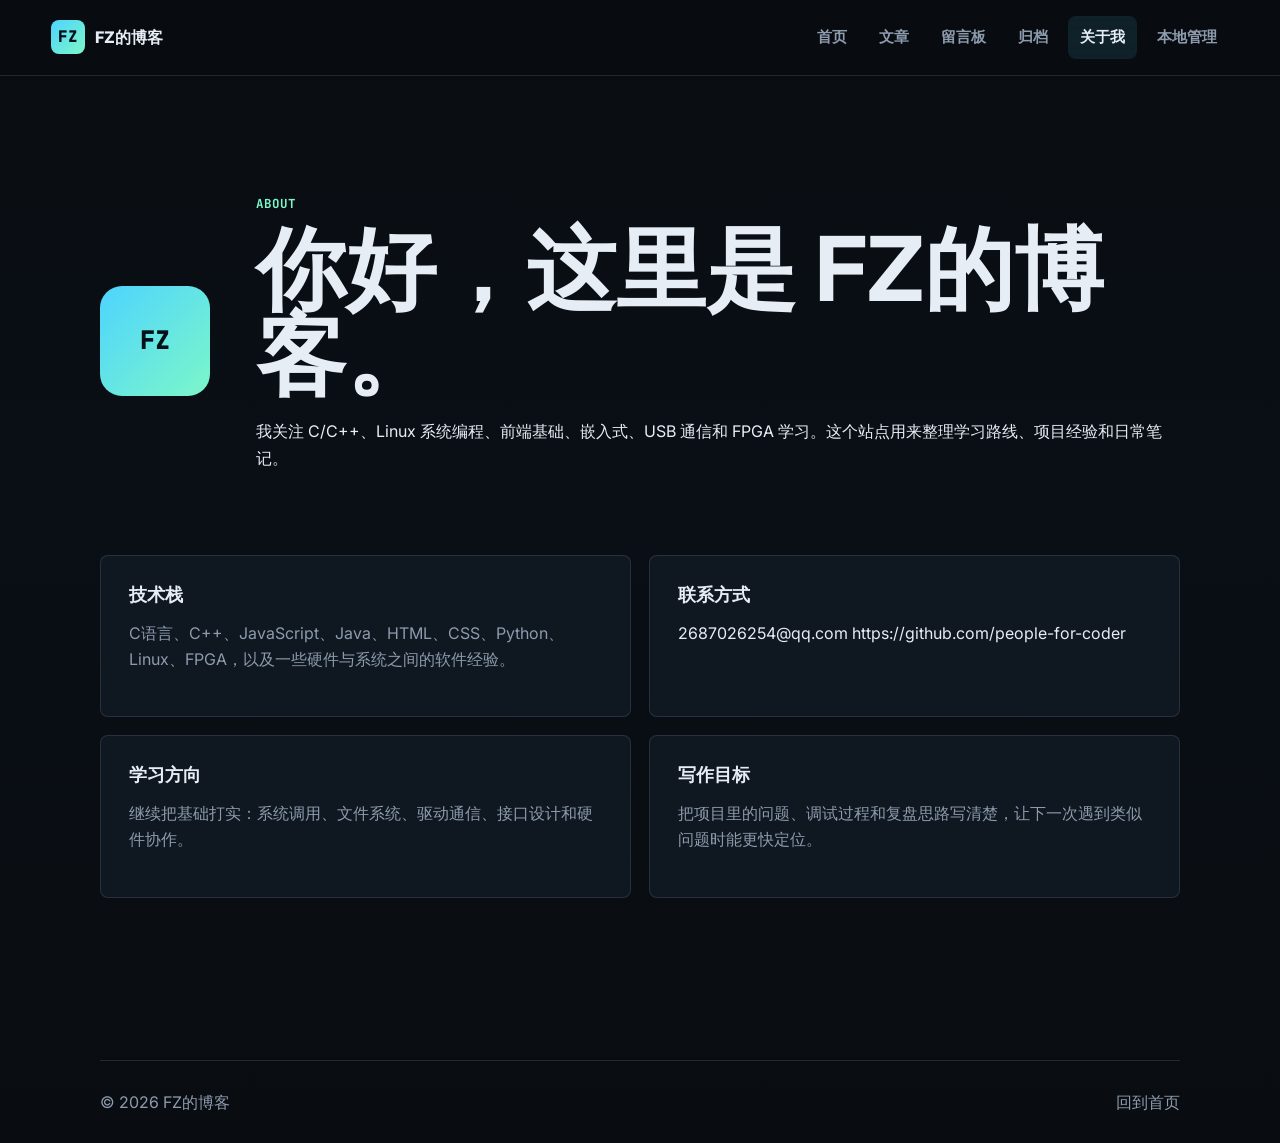
==== about.html @ c683e66b "Add about page with contact links" ====
<!doctype html>
<html lang="zh-CN">
<head>
  <meta charset="UTF-8" />
  <meta name="viewport" content="width=device-width, initial-scale=1.0" />
  <title>&#20851;&#20110;&#25105; | FZ&#30340;&#21338;&#23458;</title>
  <link rel="preconnect" href="https://fonts.googleapis.com" />
  <link rel="preconnect" href="https://fonts.gstatic.com" crossorigin />
  <link href="https://fonts.googleapis.com/css2?family=Inter:wght@400;500;600;700;800&family=JetBrains+Mono:wght@400;500;700&display=swap" rel="stylesheet" />
  <link rel="stylesheet" href="styles.css" />
  <link rel="stylesheet" href="fz-overrides.css" />
</head>
<body>
  <header class="topbar">
    <a class="brand" href="index.html"><span class="brand-mark">FZ</span><span>FZ&#30340;&#21338;&#23458;</span></a>
    <button class="nav-toggle" type="button" aria-label="&#25171;&#24320;&#23548;&#33322;" data-nav-toggle>&#9776;</button>
    <nav class="nav" data-nav><a href="index.html">&#39318;&#39029;</a><a href="articles.html">&#25991;&#31456;</a><a href="projects.html">&#30041;&#35328;&#26495;</a><a href="archive.html">&#24402;&#26723;</a><a class="active" href="about.html">&#20851;&#20110;&#25105;</a><a href="manage.html">&#26412;&#22320;&#31649;&#29702;</a></nav>
  </header>
  <main class="page">
    <section class="about-hero">
      <div class="avatar large">FZ</div>
      <div>
        <p class="kicker">About</p>
        <h1>&#20320;&#22909;&#65292;&#36825;&#37324;&#26159; FZ&#30340;&#21338;&#23458;&#12290;</h1>
        <p>&#25105;&#20851;&#27880; C/C++&#12289;Linux &#31995;&#32479;&#32534;&#31243;&#12289;&#21069;&#31471;&#22522;&#30784;&#12289;&#23884;&#20837;&#24335;&#12289;USB &#36890;&#20449;&#21644; FPGA &#23398;&#20064;&#12290;&#36825;&#20010;&#31449;&#28857;&#29992;&#26469;&#25972;&#29702;&#23398;&#20064;&#36335;&#32447;&#12289;&#39033;&#30446;&#32463;&#39564;&#21644;&#26085;&#24120;&#31508;&#35760;&#12290;</p>
      </div>
    </section>
    <section class="section grid-2">
      <article class="panel">
        <h2>&#25216;&#26415;&#26632;</h2>
        <p>C&#35821;&#35328;&#12289;C++&#12289;JavaScript&#12289;Java&#12289;HTML&#12289;CSS&#12289;Python&#12289;Linux&#12289;FPGA&#65292;&#20197;&#21450;&#19968;&#20123;&#30828;&#20214;&#19982;&#31995;&#32479;&#20043;&#38388;&#30340;&#36719;&#20214;&#32463;&#39564;&#12290;</p>
      </article>
      <article class="panel">
        <h2>&#32852;&#31995;&#26041;&#24335;</h2>
        <div class="contact-links">
          <a href="mailto:2687026254@qq.com">2687026254@qq.com</a>
          <a href="https://github.com/people-for-coder" target="_blank" rel="noreferrer">https://github.com/people-for-coder</a>
        </div>
      </article>
      <article class="panel">
        <h2>&#23398;&#20064;&#26041;&#21521;</h2>
        <p>&#32487;&#32493;&#25226;&#22522;&#30784;&#25171;&#23454;&#65306;&#31995;&#32479;&#35843;&#29992;&#12289;&#25991;&#20214;&#31995;&#32479;&#12289;&#39537;&#21160;&#36890;&#20449;&#12289;&#25509;&#21475;&#35774;&#35745;&#21644;&#30828;&#20214;&#21327;&#20316;&#12290;</p>
      </article>
      <article class="panel">
        <h2>&#20889;&#20316;&#30446;&#26631;</h2>
        <p>&#25226;&#39033;&#30446;&#37324;&#30340;&#38382;&#39064;&#12289;&#35843;&#35797;&#36807;&#31243;&#21644;&#22797;&#30424;&#24605;&#36335;&#20889;&#28165;&#26970;&#65292;&#35753;&#19979;&#19968;&#27425;&#36935;&#21040;&#31867;&#20284;&#38382;&#39064;&#26102;&#33021;&#26356;&#24555;&#23450;&#20301;&#12290;</p>
      </article>
    </section>
  </main>
  <footer class="footer"><span>&copy; 2026 FZ&#30340;&#21338;&#23458;</span><a href="index.html">&#22238;&#21040;&#39318;&#39029;</a></footer>
  <script src="script.js"></script>
</body>
</html>
---- styles.css ----
:root {
  color-scheme: dark;
  --bg: #090d12;
  --bg-2: #0d131b;
  --panel: #111923;
  --panel-2: #151f2b;
  --text: #e7edf5;
  --muted: #8d9bad;
  --line: rgba(151, 169, 191, 0.18);
  --accent: #4dd4ff;
  --accent-2: #7cf7c8;
  --warn: #f2b866;
  --code: #071018;
  --shadow: 0 24px 80px rgba(0, 0, 0, 0.34);
  --mono: "JetBrains Mono", Consolas, monospace;
  --sans: Inter, system-ui, -apple-system, BlinkMacSystemFont, "Segoe UI", sans-serif;
}
* { box-sizing: border-box; }
html { scroll-behavior: smooth; }
body { margin: 0; background: linear-gradient(180deg, #090d12 0%, #0a0f15 42%, #090d12 100%); color: var(--text); font-family: var(--sans); line-height: 1.65; }
a { color: inherit; text-decoration: none; }
img { max-width: 100%; display: block; }
.topbar { position: sticky; top: 0; z-index: 50; display: flex; align-items: center; justify-content: space-between; gap: 22px; padding: 16px clamp(18px, 4vw, 52px); background: rgba(9, 13, 18, .82); border-bottom: 1px solid var(--line); backdrop-filter: blur(18px); }
.brand { display: inline-flex; align-items: center; gap: 10px; font-weight: 800; letter-spacing: 0; }
.brand-mark, .avatar { display: grid; place-items: center; background: linear-gradient(135deg, var(--accent), var(--accent-2)); color: #041018; font-family: var(--mono); font-weight: 800; }
.brand-mark { width: 34px; height: 34px; border-radius: 8px; }
.nav { display: flex; align-items: center; gap: 8px; }
.nav a { padding: 9px 12px; border-radius: 8px; color: var(--muted); font-size: .94rem; font-weight: 700; }
.nav a:hover, .nav a.active { background: rgba(77, 212, 255, .1); color: var(--text); }
.nav-toggle { display: none; width: 40px; height: 40px; border: 1px solid var(--line); border-radius: 8px; background: var(--panel); color: var(--text); }
main { width: min(1080px, calc(100% - 36px)); margin: 0 auto; }
.hero-shell { min-height: 680px; display: grid; grid-template-columns: minmax(0, 1.02fr) minmax(340px, .78fr); gap: clamp(28px, 6vw, 72px); align-items: center; padding: 74px 0 54px; }
.blog-intro { min-height: auto; grid-template-columns: minmax(0, 1fr) 360px; align-items: start; gap: 28px; padding: 52px 0 34px; border-bottom: 1px solid var(--line); }
.blog-intro .hero-copy { max-width: 680px; }
.eyebrow, .kicker { margin: 0 0 12px; color: var(--accent-2); font-family: var(--mono); font-size: .78rem; font-weight: 700; letter-spacing: .08em; text-transform: uppercase; }
h1, h2, h3, p { margin-top: 0; }
h1 { margin-bottom: 20px; font-size: clamp(2.8rem, 7vw, 6.5rem); line-height: .96; letter-spacing: 0; }
.blog-intro h1 { margin-bottom: 8px; font-size: clamp(2.25rem, 5vw, 3.8rem); line-height: 1.04; font-family: var(--mono); font-weight: 800; }
h2 { font-size: clamp(1.7rem, 3vw, 2.7rem); line-height: 1.1; letter-spacing: 0; }
h3 { font-size: 1.22rem; line-height: 1.25; }
.hero-copy p { max-width: 680px; color: var(--muted); font-size: 1.1rem; }
.blog-intro .hero-copy p:not(.eyebrow):not(.intro-line) { max-width: 620px; font-size: 1rem; }
.intro-line { margin-bottom: 12px; color: var(--text) !important; font-size: clamp(1.05rem, 2vw, 1.35rem) !important; font-weight: 700; }
.hero-actions, .search-row { display: flex; flex-wrap: wrap; gap: 12px; }
.compact-actions { margin-top: 20px; }
.btn { display: inline-flex; align-items: center; justify-content: center; min-height: 44px; border: 1px solid var(--line); border-radius: 8px; padding: 0 16px; font-weight: 800; cursor: pointer; }
.btn.primary { background: var(--accent); border-color: var(--accent); color: #061018; }
.btn.ghost { background: transparent; color: var(--text); }
.terminal-card { border: 1px solid var(--line); border-radius: 8px; background: linear-gradient(180deg, rgba(21, 31, 43, .92), rgba(7, 16, 24, .96)); box-shadow: var(--shadow); overflow: hidden; }
.compact-terminal { box-shadow: none; }
.terminal-bar { display: flex; gap: 8px; padding: 14px; border-bottom: 1px solid var(--line); }
.terminal-bar span { width: 10px; height: 10px; border-radius: 50%; background: var(--accent); }
.terminal-bar span:nth-child(2) { background: var(--warn); } .terminal-bar span:nth-child(3) { background: var(--accent-2); }
pre { overflow: auto; margin: 0; padding: 22px; background: var(--code); border-radius: 8px; }
.compact-terminal pre { padding: 18px; }
code { font-family: var(--mono); color: #d9f7ff; font-size: .92rem; }
.section { padding: 42px 0; }
.page { padding: 52px 0 80px; }
.page-title { padding: 52px 0 20px; max-width: 850px; }
.page-title h1 { font-size: clamp(2.4rem, 5vw, 4.6rem); }
.page-title p, .panel p, .list-card p, .post-card p, .project-card p, .article-body p, li { color: var(--muted); }
.grid-2 { display: grid; grid-template-columns: repeat(2, minmax(0, 1fr)); gap: 18px; }
.panel, .post-card, .list-card, .project-card, .search-panel { border: 1px solid var(--line); border-radius: 8px; background: rgba(17, 25, 35, .86); box-shadow: none; }
.panel { padding: 28px; }
.profile-panel { display: grid; grid-template-columns: 86px 1fr; gap: 22px; align-items: start; }
.avatar { width: 72px; height: 72px; border-radius: 16px; }
.avatar.large { width: 110px; height: 110px; border-radius: 22px; font-size: 1.6rem; }
.direction-panel .metric-grid { margin-top: 8px; }
.metric-grid { display: grid; grid-template-columns: repeat(2, minmax(0, 1fr)); gap: 12px; }
.metric-grid div { padding: 16px; border: 1px solid var(--line); border-radius: 8px; background: rgba(255,255,255,.025); }
.metric-grid strong { display: block; color: var(--accent); font-family: var(--mono); font-size: 1.25rem; }
.metric-grid span { color: var(--muted); font-size: .9rem; }
.section-head { display: flex; justify-content: space-between; align-items: end; gap: 22px; margin-bottom: 20px; padding-bottom: 10px; border-bottom: 1px solid var(--line); }
.text-link { color: var(--accent); font-weight: 800; }
.tag-cloud { display: flex; flex-wrap: wrap; gap: 10px; }
.tag-cloud a, .tag-cloud span, .tag-cloud button, .tags span, .pill { border: 1px solid var(--line); border-radius: 999px; background: rgba(77, 212, 255, .08); color: var(--text); padding: 7px 11px; font-size: .86rem; font-weight: 700; }
.tag-cloud.large a { padding: 12px 15px; }
.tag-cloud.vertical { align-items: flex-start; flex-direction: column; }
.tag-cloud button { cursor: pointer; font-family: inherit; }
.card-grid, .project-grid { display: grid; grid-template-columns: repeat(3, minmax(0, 1fr)); gap: 18px; }
.post-card, .project-card { min-height: 230px; padding: 24px; display: flex; flex-direction: column; gap: 14px; }
.post-card.featured { background: linear-gradient(135deg, rgba(77, 212, 255, .18), rgba(124, 247, 200, .08)); }
time { color: var(--muted); font-family: var(--mono); font-size: .82rem; }
.project-strip { display: grid; grid-template-columns: repeat(3, 1fr); gap: 12px; }
.project-strip a { padding: 20px; border: 1px solid var(--line); border-radius: 8px; background: var(--panel); }
.project-strip strong { display: block; margin-bottom: 8px; }
.project-strip span { color: var(--muted); }
.search-panel { padding: 22px; }
.search-panel label { display: block; margin-bottom: 10px; font-weight: 800; }
input[type="search"] { flex: 1 1 260px; min-height: 44px; border: 1px solid var(--line); border-radius: 8px; background: #071018; color: var(--text); padding: 0 14px; font: inherit; }
.search-results { display: grid; gap: 10px; margin-top: 16px; }
.search-result { padding: 14px; border: 1px solid var(--line); border-radius: 8px; background: rgba(255,255,255,.03); }
.layout-sidebar { display: grid; grid-template-columns: 260px 1fr; gap: 22px; align-items: start; }
.sidebar { position: sticky; top: 92px; border: 1px solid var(--line); border-radius: 8px; padding: 20px; background: rgba(17, 25, 35, .82); }
.sidebar h2 { font-size: 1rem; margin: 8px 0 12px; }
.article-list { display: grid; gap: 14px; }
.list-card { padding: 22px; }
.list-card > div:first-child { display: flex; justify-content: space-between; gap: 12px; align-items: center; }
.tags { display: flex; flex-wrap: wrap; gap: 8px; }
.article-page { max-width: 1120px; }
.article-hero { padding: 54px 0 24px; }
.article-hero h1 { font-size: clamp(2.2rem, 5vw, 4.9rem); }
.back-link { color: var(--accent); font-weight: 800; }
.article-meta { display: flex; flex-wrap: wrap; gap: 12px; color: var(--muted); }
.article-layout { display: grid; grid-template-columns: 220px 1fr; gap: 34px; align-items: start; }
.toc { position: sticky; top: 92px; display: grid; gap: 10px; border: 1px solid var(--line); border-radius: 8px; padding: 18px; background: rgba(17,25,35,.82); }
.toc a { color: var(--muted); }
.article-body { min-width: 0; padding-bottom: 80px; }
.article-body.solo { max-width: 820px; }
.article-body h2 { margin-top: 34px; font-size: 1.7rem; }
blockquote { margin: 24px 0; padding: 18px 20px; border-left: 3px solid var(--accent); background: rgba(77, 212, 255, .08); color: var(--text); }
.article-image { margin: 28px 0; border: 1px solid var(--line); border-radius: 8px; overflow: hidden; background: var(--panel); }
.article-image img { width: 100%; aspect-ratio: 16/8; object-fit: cover; }
figcaption { padding: 12px 16px; color: var(--muted); font-size: .9rem; }
.article-nav { display: flex; justify-content: space-between; gap: 14px; margin-top: 34px; }
.article-nav a { padding: 14px; border: 1px solid var(--line); border-radius: 8px; color: var(--accent); font-weight: 800; }
.archive-year h2 { color: var(--accent); font-family: var(--mono); }
.archive-month { margin: 0 0 28px; padding: 20px; border: 1px solid var(--line); border-radius: 8px; background: var(--panel); }
.archive-month a { display: grid; grid-template-columns: 80px 1fr auto; gap: 14px; padding: 12px 0; border-top: 1px solid var(--line); }
.archive-month em { color: var(--accent-2); font-style: normal; }
.about-hero { display: grid; grid-template-columns: 130px 1fr; gap: 26px; align-items: center; padding: 66px 0 26px; }
.footer { display: flex; justify-content: space-between; gap: 18px; width: min(1080px, calc(100% - 36px)); margin: 40px auto 0; padding: 28px 0; border-top: 1px solid var(--line); color: var(--muted); }
.is-hidden { display: none !important; }
@media (max-width: 900px) { .nav-toggle { display: inline-grid; place-items: center; } .nav { position: absolute; top: 66px; right: 18px; left: 18px; display: none; flex-direction: column; align-items: stretch; padding: 14px; border: 1px solid var(--line); border-radius: 8px; background: #0b1118; } .nav.open { display: flex; } .hero-shell, .blog-intro, .grid-2, .layout-sidebar, .article-layout, .about-hero { grid-template-columns: 1fr; } .sidebar, .toc { position: static; } .card-grid, .project-grid, .project-strip { grid-template-columns: 1fr; } .section-head, .article-nav, .footer { flex-direction: column; align-items: flex-start; } .blog-intro { padding-top: 36px; } .blog-intro h1 { font-size: clamp(2.1rem, 10vw, 3.2rem); } }
@media (max-width: 560px) { main, .footer { width: min(100% - 24px, 1200px); } .topbar { padding-inline: 12px; } .brand span:last-child { display: none; } .hero-shell { min-height: auto; padding-top: 42px; } .metric-grid { grid-template-columns: 1fr; } .profile-panel { grid-template-columns: 1fr; } .archive-month a { grid-template-columns: 1fr; gap: 4px; } }
---- fz-overrides.css ----
/* FZ blog refinements */
h2 { font-size: clamp(1.25rem, 2vw, 1.75rem); }
h3 { font-size: 1.05rem; }
.section-head h2 { font-size: clamp(1.2rem, 1.8vw, 1.55rem); }
.list-card h2 { font-size: 1.18rem; }
.project-card h2, .panel h2 { font-size: 1.15rem; }
.avatar-intro { grid-template-columns: minmax(0, 1fr) 280px; align-items: center; }
.avatar-card { border: 1px solid var(--line); border-radius: 16px; background: rgba(17, 25, 35, .78); padding: 18px; }
.avatar-card img { width: 100%; aspect-ratio: 1; object-fit: cover; border-radius: 14px; background: #0b1220; }
.avatar-card div { display: flex; justify-content: space-between; gap: 12px; align-items: center; margin-top: 14px; }
.avatar-card strong { font-family: var(--mono); color: var(--accent); }
.avatar-card span { color: var(--muted); font-size: .85rem; }
.stack-section { padding-top: 34px; }
.stack-grid { display: grid; grid-template-columns: repeat(5, minmax(0, 1fr)); gap: 10px; }
.stack-grid a { min-height: 52px; display: grid; place-items: center; border: 1px solid var(--line); border-radius: 10px; background: rgba(77, 212, 255, .06); font-family: var(--mono); font-weight: 700; color: var(--text); }
.stack-grid a:hover { border-color: rgba(77, 212, 255, .55); background: rgba(77, 212, 255, .12); }
.calm-grid .post-card { min-height: 200px; }
.message-layout { display: grid; grid-template-columns: 320px 1fr; gap: 18px; align-items: stretch; }
.photo-wall, .portrait-card { border: 1px solid var(--line); border-radius: 14px; overflow: hidden; background: var(--panel); }
.photo-wall img { width: 100%; height: 100%; min-height: 360px; object-fit: cover; }
.message-cards, .guestbook { display: grid; gap: 12px; }
.message-cards article, .guestbook article { border: 1px solid var(--line); border-radius: 14px; background: rgba(255,255,255,.035); padding: 18px; }
.message-cards span { display: inline-grid; place-items: center; width: 34px; height: 34px; border-radius: 50%; background: rgba(124,247,200,.14); color: var(--accent-2); font-family: var(--mono); font-weight: 800; margin-bottom: 12px; }
.message-cards p, .guestbook p { margin-bottom: 0; color: var(--text); }
.mood-board { display: grid; grid-template-columns: 360px 1fr; gap: 18px; }
.portrait-card img { width: 100%; aspect-ratio: 4/5; object-fit: cover; }
.portrait-card div { padding: 16px; display: grid; gap: 4px; }
.portrait-card strong { color: var(--accent); font-family: var(--mono); }
.portrait-card span { color: var(--muted); }
@media (max-width: 900px) { .avatar-intro, .message-layout, .mood-board { grid-template-columns: 1fr; } .avatar-card { max-width: 320px; } .stack-grid { grid-template-columns: repeat(2, minmax(0, 1fr)); } }
@media (max-width: 560px) { .stack-grid { grid-template-columns: 1fr; } .avatar-card { max-width: none; } }
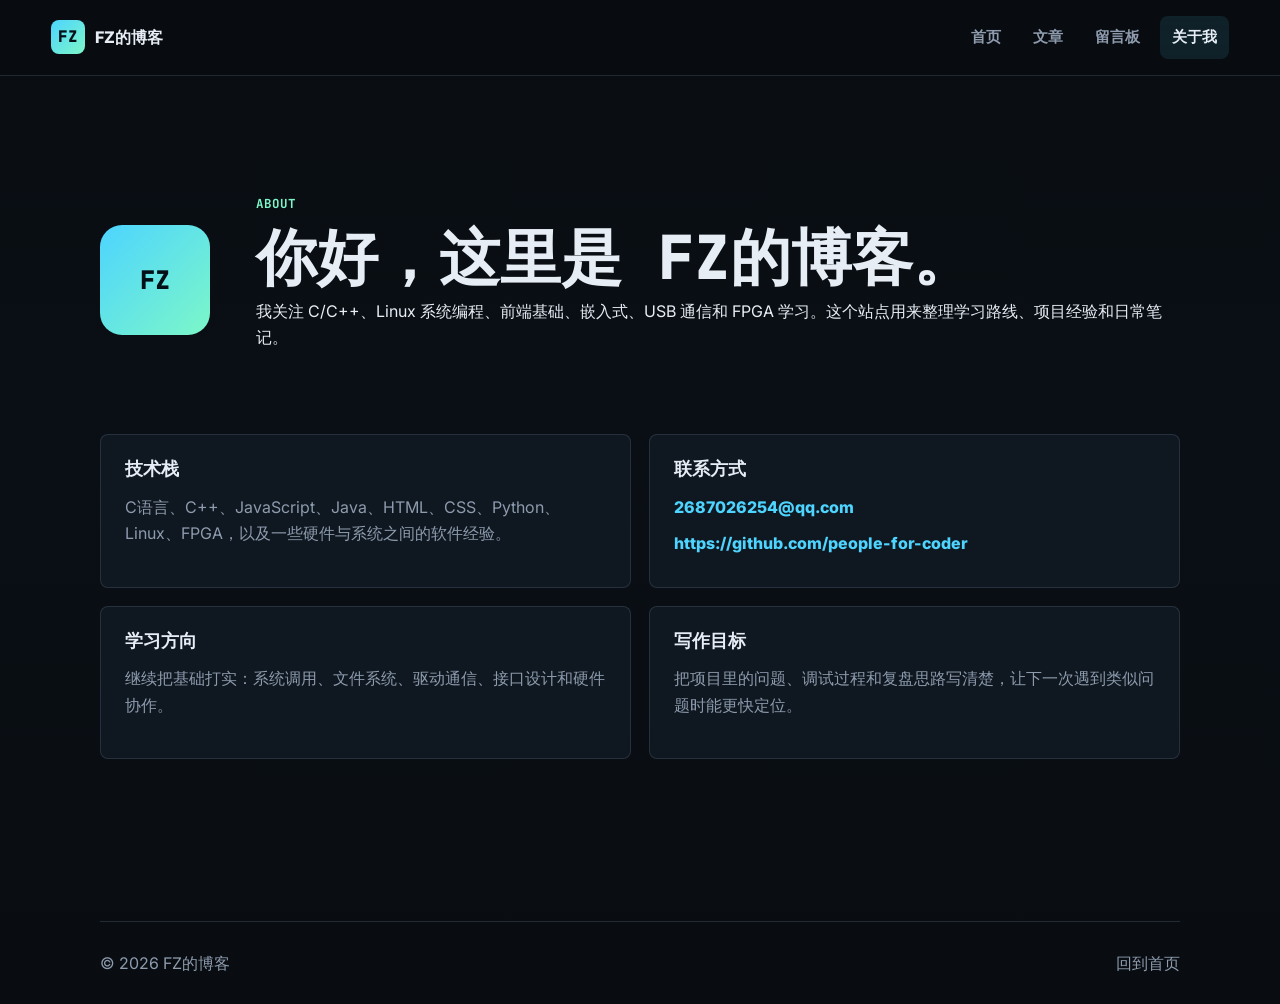
==== commit 8930bbd2: "Refactor static blog encoding and frontend interactions" ====
--- a/about.html
+++ b/about.html
@@ -3,51 +3,51 @@
 <head>
   <meta charset="UTF-8" />
   <meta name="viewport" content="width=device-width, initial-scale=1.0" />
-  <title>&#20851;&#20110;&#25105; | FZ&#30340;&#21338;&#23458;</title>
+  <title>关于我 | FZ的博客</title>
   <link rel="preconnect" href="https://fonts.googleapis.com" />
   <link rel="preconnect" href="https://fonts.gstatic.com" crossorigin />
-  <link href="https://fonts.googleapis.com/css2?family=Inter:wght@400;500;600;700;800&family=JetBrains+Mono:wght@400;500;700&display=swap" rel="stylesheet" />
+  <link href="https://fonts.googleapis.com/css2?family=Inter:wght@400;500;600;700;800&amp;family=JetBrains+Mono:wght@400;500;700&amp;display=swap" rel="stylesheet" />
   <link rel="stylesheet" href="styles.css" />
   <link rel="stylesheet" href="fz-overrides.css" />
 </head>
 <body>
   <header class="topbar">
-    <a class="brand" href="index.html"><span class="brand-mark">FZ</span><span>FZ&#30340;&#21338;&#23458;</span></a>
-    <button class="nav-toggle" type="button" aria-label="&#25171;&#24320;&#23548;&#33322;" data-nav-toggle>&#9776;</button>
-    <nav class="nav" data-nav><a href="index.html">&#39318;&#39029;</a><a href="articles.html">&#25991;&#31456;</a><a href="projects.html">&#30041;&#35328;&#26495;</a><a href="archive.html">&#24402;&#26723;</a><a class="active" href="about.html">&#20851;&#20110;&#25105;</a><a href="manage.html">&#26412;&#22320;&#31649;&#29702;</a></nav>
+    <a class="brand" href="index.html"><span class="brand-mark">FZ</span><span>FZ的博客</span></a>
+    <button class="nav-toggle" type="button" aria-label="打开导航" data-nav-toggle>☰</button>
+    <nav class="nav" data-nav><a href="index.html">首页</a><a href="articles.html">文章</a><a href="projects.html">留言板</a><a class="active" href="about.html">关于我</a></nav>
   </header>
   <main class="page">
     <section class="about-hero">
       <div class="avatar large">FZ</div>
       <div>
         <p class="kicker">About</p>
-        <h1>&#20320;&#22909;&#65292;&#36825;&#37324;&#26159; FZ&#30340;&#21338;&#23458;&#12290;</h1>
-        <p>&#25105;&#20851;&#27880; C/C++&#12289;Linux &#31995;&#32479;&#32534;&#31243;&#12289;&#21069;&#31471;&#22522;&#30784;&#12289;&#23884;&#20837;&#24335;&#12289;USB &#36890;&#20449;&#21644; FPGA &#23398;&#20064;&#12290;&#36825;&#20010;&#31449;&#28857;&#29992;&#26469;&#25972;&#29702;&#23398;&#20064;&#36335;&#32447;&#12289;&#39033;&#30446;&#32463;&#39564;&#21644;&#26085;&#24120;&#31508;&#35760;&#12290;</p>
+        <h1>你好，这里是 FZ的博客。</h1>
+        <p>我关注 C/C++、Linux 系统编程、前端基础、嵌入式、USB 通信和 FPGA 学习。这个站点用来整理学习路线、项目经验和日常笔记。</p>
       </div>
     </section>
     <section class="section grid-2">
       <article class="panel">
-        <h2>&#25216;&#26415;&#26632;</h2>
-        <p>C&#35821;&#35328;&#12289;C++&#12289;JavaScript&#12289;Java&#12289;HTML&#12289;CSS&#12289;Python&#12289;Linux&#12289;FPGA&#65292;&#20197;&#21450;&#19968;&#20123;&#30828;&#20214;&#19982;&#31995;&#32479;&#20043;&#38388;&#30340;&#36719;&#20214;&#32463;&#39564;&#12290;</p>
+        <h2>技术栈</h2>
+        <p>C语言、C++、JavaScript、Java、HTML、CSS、Python、Linux、FPGA，以及一些硬件与系统之间的软件经验。</p>
       </article>
       <article class="panel">
-        <h2>&#32852;&#31995;&#26041;&#24335;</h2>
+        <h2>联系方式</h2>
         <div class="contact-links">
           <a href="mailto:2687026254@qq.com">2687026254@qq.com</a>
           <a href="https://github.com/people-for-coder" target="_blank" rel="noreferrer">https://github.com/people-for-coder</a>
         </div>
       </article>
       <article class="panel">
-        <h2>&#23398;&#20064;&#26041;&#21521;</h2>
-        <p>&#32487;&#32493;&#25226;&#22522;&#30784;&#25171;&#23454;&#65306;&#31995;&#32479;&#35843;&#29992;&#12289;&#25991;&#20214;&#31995;&#32479;&#12289;&#39537;&#21160;&#36890;&#20449;&#12289;&#25509;&#21475;&#35774;&#35745;&#21644;&#30828;&#20214;&#21327;&#20316;&#12290;</p>
+        <h2>学习方向</h2>
+        <p>继续把基础打实：系统调用、文件系统、驱动通信、接口设计和硬件协作。</p>
       </article>
       <article class="panel">
-        <h2>&#20889;&#20316;&#30446;&#26631;</h2>
-        <p>&#25226;&#39033;&#30446;&#37324;&#30340;&#38382;&#39064;&#12289;&#35843;&#35797;&#36807;&#31243;&#21644;&#22797;&#30424;&#24605;&#36335;&#20889;&#28165;&#26970;&#65292;&#35753;&#19979;&#19968;&#27425;&#36935;&#21040;&#31867;&#20284;&#38382;&#39064;&#26102;&#33021;&#26356;&#24555;&#23450;&#20301;&#12290;</p>
+        <h2>写作目标</h2>
+        <p>把项目里的问题、调试过程和复盘思路写清楚，让下一次遇到类似问题时能更快定位。</p>
       </article>
     </section>
   </main>
-  <footer class="footer"><span>&copy; 2026 FZ&#30340;&#21338;&#23458;</span><a href="index.html">&#22238;&#21040;&#39318;&#39029;</a></footer>
+  <footer class="footer"><span>© 2026 FZ的博客</span><a href="index.html">回到首页</a></footer>
   <script src="script.js"></script>
 </body>
 </html>
--- a/styles.css
+++ b/styles.css
@@ -1,3 +1,5 @@
+@charset "UTF-8";
+
 :root {
   color-scheme: dark;
   --bg: #090d12;
@@ -19,8 +21,15 @@
 html { scroll-behavior: smooth; }
 body { margin: 0; background: linear-gradient(180deg, #090d12 0%, #0a0f15 42%, #090d12 100%); color: var(--text); font-family: var(--sans); line-height: 1.65; }
 a { color: inherit; text-decoration: none; }
+a:focus-visible,
+button:focus-visible,
+input:focus-visible {
+  outline: 2px solid var(--accent);
+  outline-offset: 3px;
+}
 img { max-width: 100%; display: block; }
 .topbar { position: sticky; top: 0; z-index: 50; display: flex; align-items: center; justify-content: space-between; gap: 22px; padding: 16px clamp(18px, 4vw, 52px); background: rgba(9, 13, 18, .82); border-bottom: 1px solid var(--line); backdrop-filter: blur(18px); }
+.topbar.is-scrolled { background: rgba(9, 13, 18, .94); box-shadow: 0 10px 30px rgba(0, 0, 0, .24); }
 .brand { display: inline-flex; align-items: center; gap: 10px; font-weight: 800; letter-spacing: 0; }
 .brand-mark, .avatar { display: grid; place-items: center; background: linear-gradient(135deg, var(--accent), var(--accent-2)); color: #041018; font-family: var(--mono); font-weight: 800; }
 .brand-mark { width: 34px; height: 34px; border-radius: 8px; }
@@ -77,6 +86,7 @@
 .tag-cloud.large a { padding: 12px 15px; }
 .tag-cloud.vertical { align-items: flex-start; flex-direction: column; }
 .tag-cloud button { cursor: pointer; font-family: inherit; }
+.tag-cloud button.active { border-color: rgba(77, 212, 255, .65); background: rgba(77, 212, 255, .18); color: var(--accent); }
 .card-grid, .project-grid { display: grid; grid-template-columns: repeat(3, minmax(0, 1fr)); gap: 18px; }
 .post-card, .project-card { min-height: 230px; padding: 24px; display: flex; flex-direction: column; gap: 14px; }
 .post-card.featured { background: linear-gradient(135deg, rgba(77, 212, 255, .18), rgba(124, 247, 200, .08)); }
@@ -123,3 +133,4 @@
 .is-hidden { display: none !important; }
 @media (max-width: 900px) { .nav-toggle { display: inline-grid; place-items: center; } .nav { position: absolute; top: 66px; right: 18px; left: 18px; display: none; flex-direction: column; align-items: stretch; padding: 14px; border: 1px solid var(--line); border-radius: 8px; background: #0b1118; } .nav.open { display: flex; } .hero-shell, .blog-intro, .grid-2, .layout-sidebar, .article-layout, .about-hero { grid-template-columns: 1fr; } .sidebar, .toc { position: static; } .card-grid, .project-grid, .project-strip { grid-template-columns: 1fr; } .section-head, .article-nav, .footer { flex-direction: column; align-items: flex-start; } .blog-intro { padding-top: 36px; } .blog-intro h1 { font-size: clamp(2.1rem, 10vw, 3.2rem); } }
 @media (max-width: 560px) { main, .footer { width: min(100% - 24px, 1200px); } .topbar { padding-inline: 12px; } .brand span:last-child { display: none; } .hero-shell { min-height: auto; padding-top: 42px; } .metric-grid { grid-template-columns: 1fr; } .profile-panel { grid-template-columns: 1fr; } .archive-month a { grid-template-columns: 1fr; gap: 4px; } }
+@media (prefers-reduced-motion: reduce) { html { scroll-behavior: auto; } *, *::before, *::after { transition-duration: .01ms !important; animation-duration: .01ms !important; animation-iteration-count: 1 !important; } }
--- a/fz-overrides.css
+++ b/fz-overrides.css
@@ -1,31 +1,93 @@
+@charset "UTF-8";
+
 /* FZ blog refinements */
-h2 { font-size: clamp(1.25rem, 2vw, 1.75rem); }
+:root {
+  color-scheme: dark;
+  --bg: #090d12;
+  --panel: #111923;
+  --panel-2: #151f2b;
+  --text: #e7edf5;
+  --muted: #8d9bad;
+  --line: rgba(151, 169, 191, 0.18);
+  --accent: #4dd4ff;
+  --accent-2: #7cf7c8;
+  --warn: #f2b866;
+  --code: #071018;
+  --mono: "JetBrains Mono", Consolas, monospace;
+  --sans: Inter, system-ui, -apple-system, BlinkMacSystemFont, "Segoe UI", sans-serif;
+}
+body { margin: 0; background: linear-gradient(180deg, #090d12 0%, #0a0f15 42%, #090d12 100%); color: var(--text); font-family: var(--sans); line-height: 1.65; }
+a { color: inherit; text-decoration: none; }
+img { max-width: 100%; display: block; }
+.topbar { position: sticky; top: 0; z-index: 50; display: flex; align-items: center; justify-content: space-between; gap: 22px; padding: 16px clamp(18px, 4vw, 52px); background: rgba(9, 13, 18, .82); border-bottom: 1px solid var(--line); backdrop-filter: blur(18px); }
+.topbar.is-scrolled { background: rgba(9, 13, 18, .94); box-shadow: 0 10px 30px rgba(0, 0, 0, .24); }
+.brand { display: inline-flex; align-items: center; gap: 10px; font-weight: 800; letter-spacing: 0; color: var(--text); }
+.brand-mark, .avatar { display: grid; place-items: center; background: linear-gradient(135deg, var(--accent), var(--accent-2)); color: #041018; font-family: var(--mono); font-weight: 800; }
+.brand-mark { width: 34px; height: 34px; border-radius: 8px; }
+.nav { display: flex; align-items: center; gap: 8px; }
+.nav a { padding: 9px 12px; border-radius: 8px; color: var(--muted); font-size: .94rem; font-weight: 700; }
+.nav a:hover, .nav a.active { background: rgba(77, 212, 255, .1); color: var(--text); }
+.nav-toggle { display: none; width: 40px; height: 40px; border: 1px solid var(--line); border-radius: 8px; background: var(--panel); color: var(--text); }
+main { width: min(1080px, calc(100% - 36px)); margin: 0 auto; }
+.hero-shell { min-height: auto; display: grid; gap: clamp(28px, 6vw, 72px); padding: 52px 0 34px; border-bottom: 1px solid var(--line); }
+.blog-intro .hero-copy { max-width: 680px; color: var(--text); }
+.eyebrow, .kicker { margin: 0 0 12px; color: var(--accent-2); font-family: var(--mono); font-size: .78rem; font-weight: 700; letter-spacing: .08em; text-transform: uppercase; }
+h1, h2, h3, p { margin-top: 0; letter-spacing: 0; }
+h1 { margin-bottom: 8px; font-size: clamp(2.25rem, 5vw, 3.8rem); line-height: 1.04; font-family: var(--mono); font-weight: 800; }
+.hero-copy p { max-width: 680px; color: var(--muted); font-size: 1rem; }
+.intro-line { margin-bottom: 12px; color: var(--text) !important; font-size: clamp(1.05rem, 2vw, 1.28rem) !important; font-weight: 700; }
+.hero-actions, .search-row { display: flex; flex-wrap: wrap; gap: 12px; }
+.compact-actions { margin-top: 20px; }
+.btn { display: inline-flex; align-items: center; justify-content: center; min-height: 44px; border: 1px solid var(--line); border-radius: 8px; padding: 0 16px; font-weight: 800; cursor: pointer; }
+.btn.primary { background: var(--accent); border-color: var(--accent); color: #061018; }
+.btn.ghost { background: transparent; color: var(--text); }
+.section { width: auto; padding: 42px 0; }
+.page { padding: 52px 0 80px; }
+.page-title { padding: 52px 0 20px; max-width: 850px; }
+.page-title h1 { font-size: clamp(2.2rem, 5vw, 4.2rem); }
+.page-title p, .panel p, .blog-list-card p, .list-card p, li { color: var(--muted); }
+.section-head { display: flex; justify-content: space-between; align-items: end; gap: 22px; margin-bottom: 20px; padding-bottom: 10px; border-bottom: 1px solid var(--line); }
+.text-link { color: var(--accent); font-weight: 800; }
+.pill { display: inline-flex; border: 1px solid var(--line); border-radius: 999px; background: rgba(77, 212, 255, .08); color: var(--text); padding: 7px 11px; font-size: .86rem; font-weight: 700; }
+time { color: var(--muted); font-family: var(--mono); font-size: .82rem; }
+.grid-2 { display: grid; grid-template-columns: repeat(2, minmax(0, 1fr)); gap: 18px; }
+.panel { border: 1px solid var(--line); border-radius: 8px; background: rgba(17, 25, 35, .86); padding: 24px; }
+.about-hero { display: grid; grid-template-columns: 130px 1fr; gap: 26px; align-items: center; padding: 66px 0 26px; }
+.avatar.large { width: 110px; height: 110px; border-radius: 22px; font-size: 1.6rem; }
+.footer { display: flex; justify-content: space-between; gap: 18px; width: min(1080px, calc(100% - 36px)); margin: 40px auto 0; padding: 28px 0; border-top: 1px solid var(--line); color: var(--muted); }
+h2 { font-size: clamp(1.15rem, 1.8vw, 1.55rem); }
 h3 { font-size: 1.05rem; }
-.section-head h2 { font-size: clamp(1.2rem, 1.8vw, 1.55rem); }
-.list-card h2 { font-size: 1.18rem; }
-.project-card h2, .panel h2 { font-size: 1.15rem; }
-.avatar-intro { grid-template-columns: minmax(0, 1fr) 280px; align-items: center; }
-.avatar-card { border: 1px solid var(--line); border-radius: 16px; background: rgba(17, 25, 35, .78); padding: 18px; }
-.avatar-card img { width: 100%; aspect-ratio: 1; object-fit: cover; border-radius: 14px; background: #0b1220; }
-.avatar-card div { display: flex; justify-content: space-between; gap: 12px; align-items: center; margin-top: 14px; }
+.section-head h2, .list-card h2, .project-card h2, .panel h2 { font-size: 1.12rem; }
+.avatar-intro { grid-template-columns: minmax(0, 1fr) 250px; align-items: center; }
+.avatar-card { border: 1px solid var(--line); border-radius: 14px; background: rgba(17, 25, 35, .78); padding: 14px; }
+.avatar-card img { width: 100%; aspect-ratio: 1; object-fit: cover; border-radius: 12px; background: #0b1220; }
+.avatar-card div { display: flex; justify-content: space-between; gap: 12px; align-items: center; margin-top: 12px; }
 .avatar-card strong { font-family: var(--mono); color: var(--accent); }
-.avatar-card span { color: var(--muted); font-size: .85rem; }
-.stack-section { padding-top: 34px; }
-.stack-grid { display: grid; grid-template-columns: repeat(5, minmax(0, 1fr)); gap: 10px; }
-.stack-grid a { min-height: 52px; display: grid; place-items: center; border: 1px solid var(--line); border-radius: 10px; background: rgba(77, 212, 255, .06); font-family: var(--mono); font-weight: 700; color: var(--text); }
-.stack-grid a:hover { border-color: rgba(77, 212, 255, .55); background: rgba(77, 212, 255, .12); }
-.calm-grid .post-card { min-height: 200px; }
-.message-layout { display: grid; grid-template-columns: 320px 1fr; gap: 18px; align-items: stretch; }
-.photo-wall, .portrait-card { border: 1px solid var(--line); border-radius: 14px; overflow: hidden; background: var(--panel); }
-.photo-wall img { width: 100%; height: 100%; min-height: 360px; object-fit: cover; }
-.message-cards, .guestbook { display: grid; gap: 12px; }
-.message-cards article, .guestbook article { border: 1px solid var(--line); border-radius: 14px; background: rgba(255,255,255,.035); padding: 18px; }
-.message-cards span { display: inline-grid; place-items: center; width: 34px; height: 34px; border-radius: 50%; background: rgba(124,247,200,.14); color: var(--accent-2); font-family: var(--mono); font-weight: 800; margin-bottom: 12px; }
-.message-cards p, .guestbook p { margin-bottom: 0; color: var(--text); }
-.mood-board { display: grid; grid-template-columns: 360px 1fr; gap: 18px; }
-.portrait-card img { width: 100%; aspect-ratio: 4/5; object-fit: cover; }
-.portrait-card div { padding: 16px; display: grid; gap: 4px; }
-.portrait-card strong { color: var(--accent); font-family: var(--mono); }
-.portrait-card span { color: var(--muted); }
-@media (max-width: 900px) { .avatar-intro, .message-layout, .mood-board { grid-template-columns: 1fr; } .avatar-card { max-width: 320px; } .stack-grid { grid-template-columns: repeat(2, minmax(0, 1fr)); } }
-@media (max-width: 560px) { .stack-grid { grid-template-columns: 1fr; } .avatar-card { max-width: none; } }
+.avatar-card span { color: var(--muted); font-size: .82rem; }
+.home-layout { display: grid; grid-template-columns: 220px minmax(0, 1fr); gap: 22px; align-items: start; }
+.stack-sidebar { position: sticky; top: 92px; border: 1px solid var(--line); border-radius: 8px; padding: 18px; background: rgba(17,25,35,.82); }
+.stack-sidebar h2 { margin: 0 0 14px; }
+.stack-list { display: grid; gap: 8px; }
+.stack-list a { border: 1px solid var(--line); border-radius: 8px; padding: 9px 10px; background: rgba(77,212,255,.06); color: var(--text); font-family: var(--mono); font-size: .9rem; font-weight: 700; }
+.stack-list a:hover, .stack-list a:focus-visible { border-color: rgba(77,212,255,.55); background: rgba(77,212,255,.12); }
+.home-feed { display: grid; gap: 14px; min-width: 0; }
+.blog-list-card { border: 1px solid var(--line); border-radius: 8px; background: rgba(17,25,35,.86); padding: 20px; }
+.blog-list-card > div { display: flex; justify-content: space-between; gap: 12px; align-items: center; margin-bottom: 10px; }
+.blog-list-card h3 { margin-bottom: 8px; }
+.blog-list-card p { margin-bottom: 0; color: var(--muted); }
+.guestbook-list { display: grid; gap: 14px; }
+.message-post { border: 1px solid var(--line); border-radius: 10px; background: rgba(17,25,35,.86); overflow: hidden; }
+.message-post summary { display: grid; grid-template-columns: 112px 1fr; gap: 14px; align-items: center; padding: 18px 20px; cursor: pointer; list-style: none; }
+.message-post summary::-webkit-details-marker { display: none; }
+.message-post summary::after { content: "+"; justify-self: end; color: var(--accent); font-family: var(--mono); font-weight: 800; }
+.message-post[open] summary::after { content: "-"; }
+.message-post summary span { color: var(--muted); font-family: var(--mono); font-size: .82rem; }
+.message-post summary strong { color: var(--text); font-size: 1rem; }
+.message-body { display: grid; gap: 14px; padding: 0 20px 20px 146px; }
+.message-body p { margin-bottom: 0; color: var(--muted); }
+.message-body img { width: 100%; aspect-ratio: 16 / 7; object-fit: cover; border: 1px solid var(--line); border-radius: 8px; }
+.contact-links { display: grid; gap: 10px; }
+.contact-links a { color: var(--accent); font-weight: 800; overflow-wrap: anywhere; }
+@media (max-width: 900px) { .avatar-intro, .home-layout { grid-template-columns: 1fr; } .avatar-card { max-width: 280px; } .stack-sidebar { position: static; } .stack-list { grid-template-columns: repeat(2, minmax(0, 1fr)); } .message-body { padding-left: 20px; } }
+@media (max-width: 560px) { .avatar-card { max-width: none; } .stack-list { grid-template-columns: 1fr; } .message-post summary { grid-template-columns: 1fr; } .message-body img { aspect-ratio: 4 / 3; } }
+@media (prefers-reduced-motion: reduce) { html { scroll-behavior: auto; } *, *::before, *::after { transition-duration: .01ms !important; animation-duration: .01ms !important; animation-iteration-count: 1 !important; } }
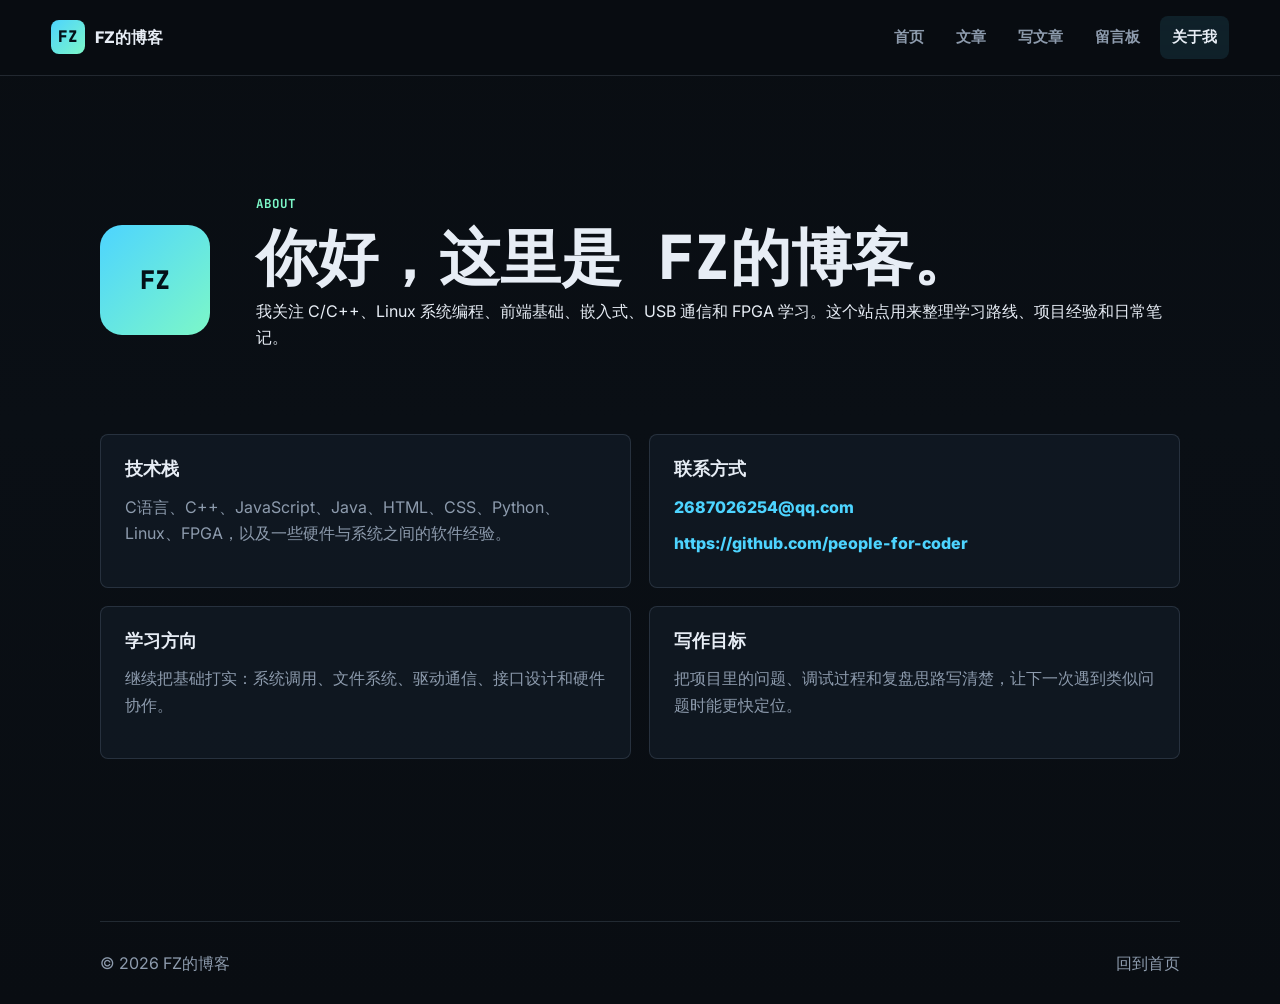
==== commit 141cfbd0: "Add frontend post writer" ====
--- a/about.html
+++ b/about.html
@@ -14,7 +14,7 @@
   <header class="topbar">
     <a class="brand" href="index.html"><span class="brand-mark">FZ</span><span>FZ的博客</span></a>
     <button class="nav-toggle" type="button" aria-label="打开导航" data-nav-toggle>☰</button>
-    <nav class="nav" data-nav><a href="index.html">首页</a><a href="articles.html">文章</a><a href="projects.html">留言板</a><a class="active" href="about.html">关于我</a></nav>
+    <nav class="nav" data-nav><a href="index.html">首页</a><a href="articles.html">文章</a><a href="write.html">写文章</a><a href="projects.html">留言板</a><a class="active" href="about.html">关于我</a></nav>
   </header>
   <main class="page">
     <section class="about-hero">
--- a/fz-overrides.css
+++ b/fz-overrides.css
@@ -58,9 +58,9 @@
 h2 { font-size: clamp(1.15rem, 1.8vw, 1.55rem); }
 h3 { font-size: 1.05rem; }
 .section-head h2, .list-card h2, .project-card h2, .panel h2 { font-size: 1.12rem; }
-.avatar-intro { grid-template-columns: minmax(0, 1fr) 250px; align-items: center; }
+.avatar-intro { grid-template-columns: minmax(0, 1fr) minmax(280px, 420px); align-items: center; }
 .avatar-card { border: 1px solid var(--line); border-radius: 14px; background: rgba(17, 25, 35, .78); padding: 14px; }
-.avatar-card img { width: 100%; aspect-ratio: 1; object-fit: cover; border-radius: 12px; background: #0b1220; }
+.avatar-card img { width: 100%; aspect-ratio: 4 / 3; object-fit: cover; border-radius: 12px; background: #0b1220; }
 .avatar-card div { display: flex; justify-content: space-between; gap: 12px; align-items: center; margin-top: 12px; }
 .avatar-card strong { font-family: var(--mono); color: var(--accent); }
 .avatar-card span { color: var(--muted); font-size: .82rem; }
@@ -76,6 +76,16 @@
 .blog-list-card h3 { margin-bottom: 8px; }
 .blog-list-card p { margin-bottom: 0; color: var(--muted); }
 .guestbook-list { display: grid; gap: 14px; }
+.guestbook-composer { padding-bottom: 18px; }
+.message-form { display: grid; gap: 16px; border: 1px solid var(--line); border-radius: 10px; background: rgba(17,25,35,.86); padding: 20px; }
+.message-form label { display: grid; gap: 8px; color: var(--text); font-weight: 800; }
+.message-form input[type="text"], .message-form textarea, .message-form input[type="file"] { width: 100%; border: 1px solid var(--line); border-radius: 8px; background: #071018; color: var(--text); padding: 12px 14px; font: inherit; }
+.message-form textarea { resize: vertical; min-height: 132px; }
+.message-preview { display: grid; gap: 12px; justify-items: start; }
+.message-preview img { width: min(100%, 520px); max-height: 320px; object-fit: cover; border: 1px solid var(--line); border-radius: 8px; }
+.composer-actions { display: flex; justify-content: space-between; gap: 14px; align-items: center; }
+.composer-actions p { margin: 0; color: var(--muted); }
+[data-local-messages] { display: grid; gap: 14px; }
 .message-post { border: 1px solid var(--line); border-radius: 10px; background: rgba(17,25,35,.86); overflow: hidden; }
 .message-post summary { display: grid; grid-template-columns: 112px 1fr; gap: 14px; align-items: center; padding: 18px 20px; cursor: pointer; list-style: none; }
 .message-post summary::-webkit-details-marker { display: none; }
@@ -85,9 +95,45 @@
 .message-post summary strong { color: var(--text); font-size: 1rem; }
 .message-body { display: grid; gap: 14px; padding: 0 20px 20px 146px; }
 .message-body p { margin-bottom: 0; color: var(--muted); }
-.message-body img { width: 100%; aspect-ratio: 16 / 7; object-fit: cover; border: 1px solid var(--line); border-radius: 8px; }
+.message-body img { width: min(100%, 760px); height: auto; max-height: 720px; object-fit: contain; border: 1px solid var(--line); border-radius: 8px; background: rgba(7,16,24,.72); }
+.message-empty { border: 1px dashed var(--line); border-radius: 10px; background: rgba(17,25,35,.68); color: var(--muted); padding: 20px; }
+.message-form button:disabled { cursor: not-allowed; opacity: .62; }
+.writer-note { margin-top: 18px; border-top: 1px solid var(--line); padding-top: 16px; }
+.writer-note p:last-child { margin-bottom: 0; color: var(--muted); font-size: .9rem; }
+.writer-note .text-link { display: inline-flex; margin-top: 10px; }
+.writer-title { display: flex; justify-content: space-between; gap: 18px; align-items: end; max-width: none; }
+.writer-title > div { max-width: 760px; }
+.writer-layout { display: grid; grid-template-columns: minmax(0, 1.1fr) minmax(320px, .9fr); gap: 22px; align-items: start; }
+.writer-form, .writer-preview { border: 1px solid var(--line); border-radius: 10px; background: rgba(17,25,35,.86); padding: 20px; }
+.writer-form { display: grid; gap: 16px; }
+.writer-form label { display: grid; gap: 8px; color: var(--text); font-weight: 800; }
+.writer-form input, .writer-form textarea, .writer-form select { width: 100%; border: 1px solid var(--line); border-radius: 8px; background: #071018; color: var(--text); padding: 12px 14px; font: inherit; }
+.writer-form textarea { resize: vertical; }
+.writer-form select { appearance: none; }
+.writer-grid { display: grid; grid-template-columns: repeat(2, minmax(0, 1fr)); gap: 14px; }
+.writer-preview { position: sticky; top: 92px; max-height: calc(100vh - 112px); overflow: auto; }
+.writer-preview .section-head { margin-bottom: 16px; }
+.preview-hero h1 { font-size: clamp(1.7rem, 3vw, 2.4rem); }
+.article-image.inline-image { margin: 18px 0; }
+.article-meta { display: flex; flex-wrap: wrap; gap: 10px; align-items: center; color: var(--muted); }
+.article-meta span { border: 1px solid var(--line); border-radius: 999px; padding: 4px 9px; background: rgba(77,212,255,.06); font-size: .78rem; font-weight: 700; }
+.article-body.solo { max-width: 820px; }
+.article-body a { color: var(--accent); font-weight: 800; }
+.article-body ul { color: var(--muted); }
+.article-body pre { border: 1px solid var(--line); background: #071018; }
+.comments-section { max-width: 820px; }
+.comment-form { display: grid; gap: 14px; border: 1px solid var(--line); border-radius: 10px; background: rgba(17,25,35,.86); padding: 20px; }
+.comment-form label { display: grid; gap: 8px; color: var(--text); font-weight: 800; }
+.comment-form input, .comment-form textarea { width: 100%; border: 1px solid var(--line); border-radius: 8px; background: #071018; color: var(--text); padding: 12px 14px; font: inherit; }
+.comment-form textarea { resize: vertical; min-height: 112px; }
+.comment-form button:disabled { cursor: not-allowed; opacity: .62; }
+.comments-list { display: grid; gap: 12px; margin-top: 18px; }
+.comment-card { border: 1px solid var(--line); border-radius: 10px; background: rgba(17,25,35,.82); padding: 16px; }
+.comment-card div { display: flex; flex-wrap: wrap; justify-content: space-between; gap: 10px; margin-bottom: 10px; }
+.comment-card strong { color: var(--text); }
+.comment-card p { margin-bottom: 0; color: var(--muted); white-space: pre-wrap; }
 .contact-links { display: grid; gap: 10px; }
 .contact-links a { color: var(--accent); font-weight: 800; overflow-wrap: anywhere; }
-@media (max-width: 900px) { .avatar-intro, .home-layout { grid-template-columns: 1fr; } .avatar-card { max-width: 280px; } .stack-sidebar { position: static; } .stack-list { grid-template-columns: repeat(2, minmax(0, 1fr)); } .message-body { padding-left: 20px; } }
-@media (max-width: 560px) { .avatar-card { max-width: none; } .stack-list { grid-template-columns: 1fr; } .message-post summary { grid-template-columns: 1fr; } .message-body img { aspect-ratio: 4 / 3; } }
+@media (max-width: 900px) { .avatar-intro, .home-layout, .writer-layout { grid-template-columns: 1fr; } .avatar-card { max-width: 280px; } .stack-sidebar, .writer-preview { position: static; max-height: none; } .stack-list { grid-template-columns: repeat(2, minmax(0, 1fr)); } .message-body { padding-left: 20px; } .writer-title { align-items: start; flex-direction: column; } }
+@media (max-width: 560px) { .avatar-card { max-width: none; } .stack-list, .writer-grid { grid-template-columns: 1fr; } .message-post summary { grid-template-columns: 1fr; } .composer-actions { align-items: stretch; flex-direction: column; } .composer-actions .btn { width: 100%; } }
 @media (prefers-reduced-motion: reduce) { html { scroll-behavior: auto; } *, *::before, *::after { transition-duration: .01ms !important; animation-duration: .01ms !important; animation-iteration-count: 1 !important; } }
